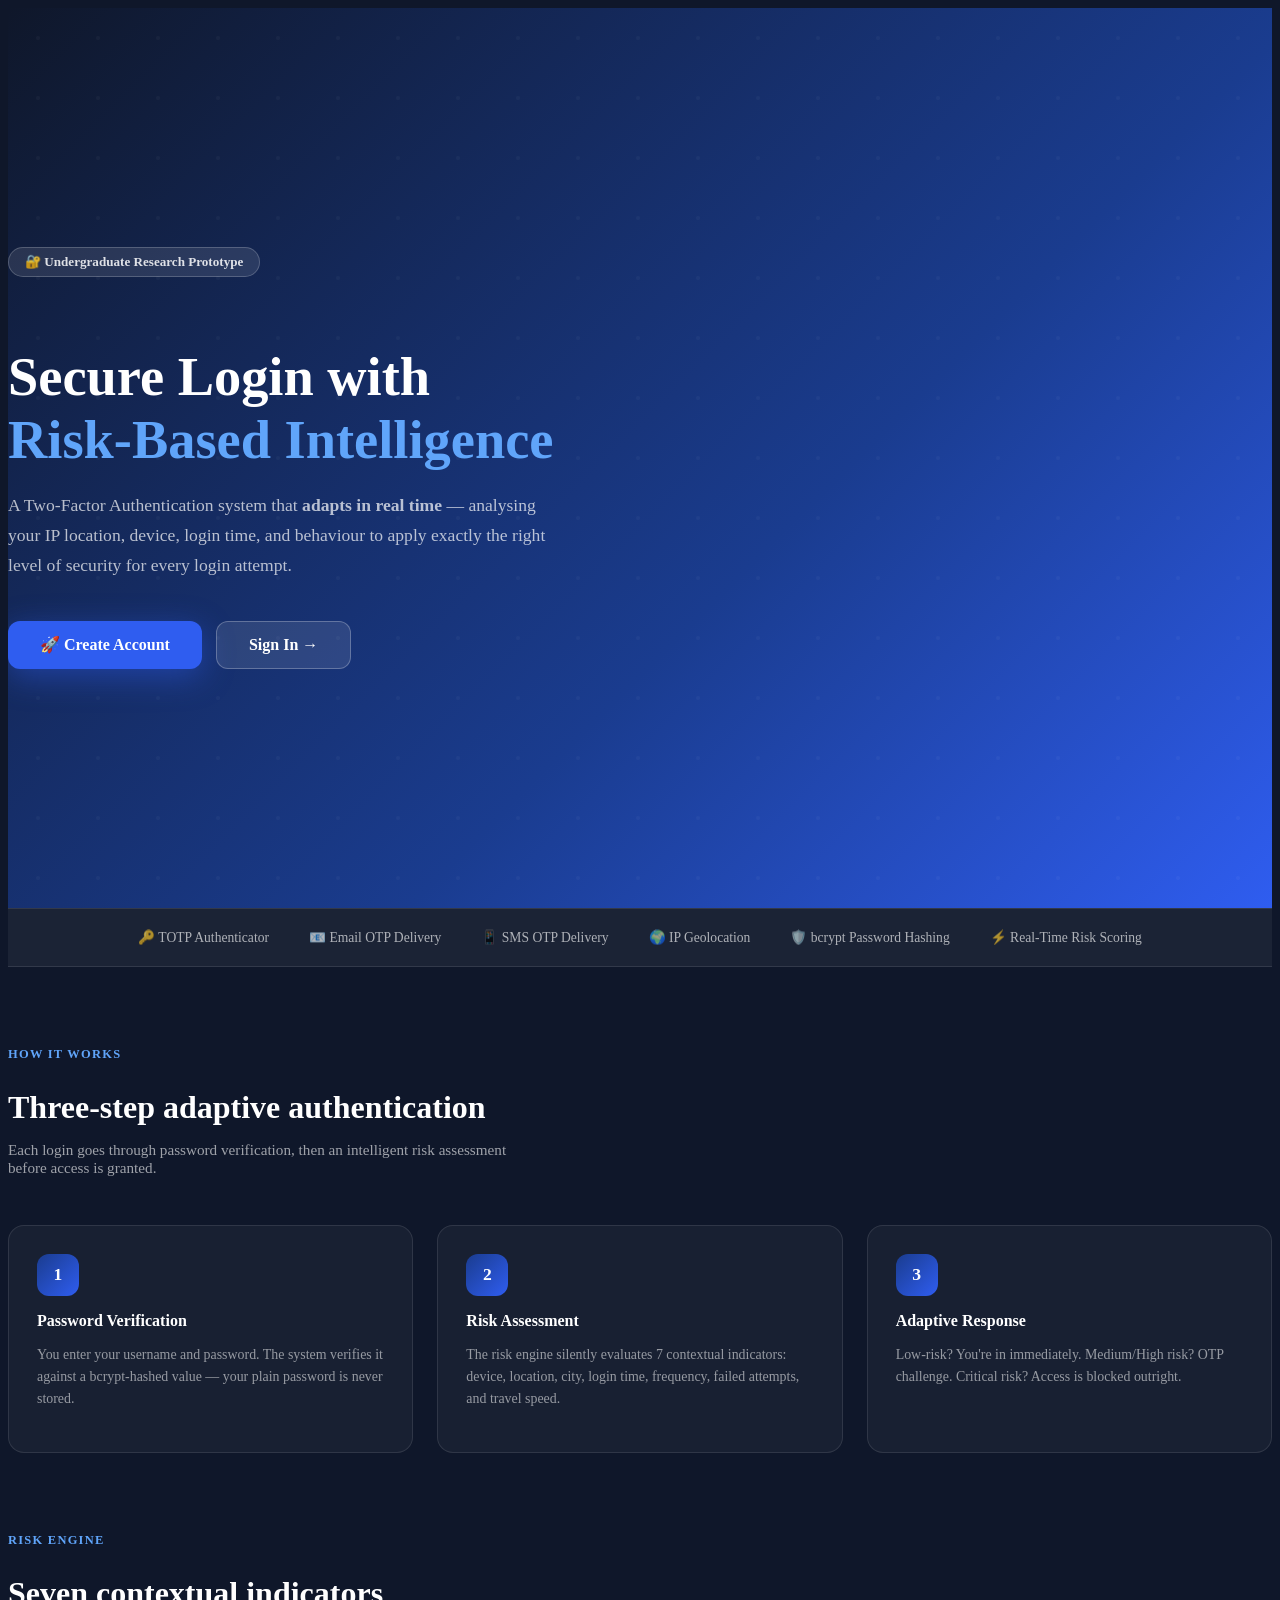
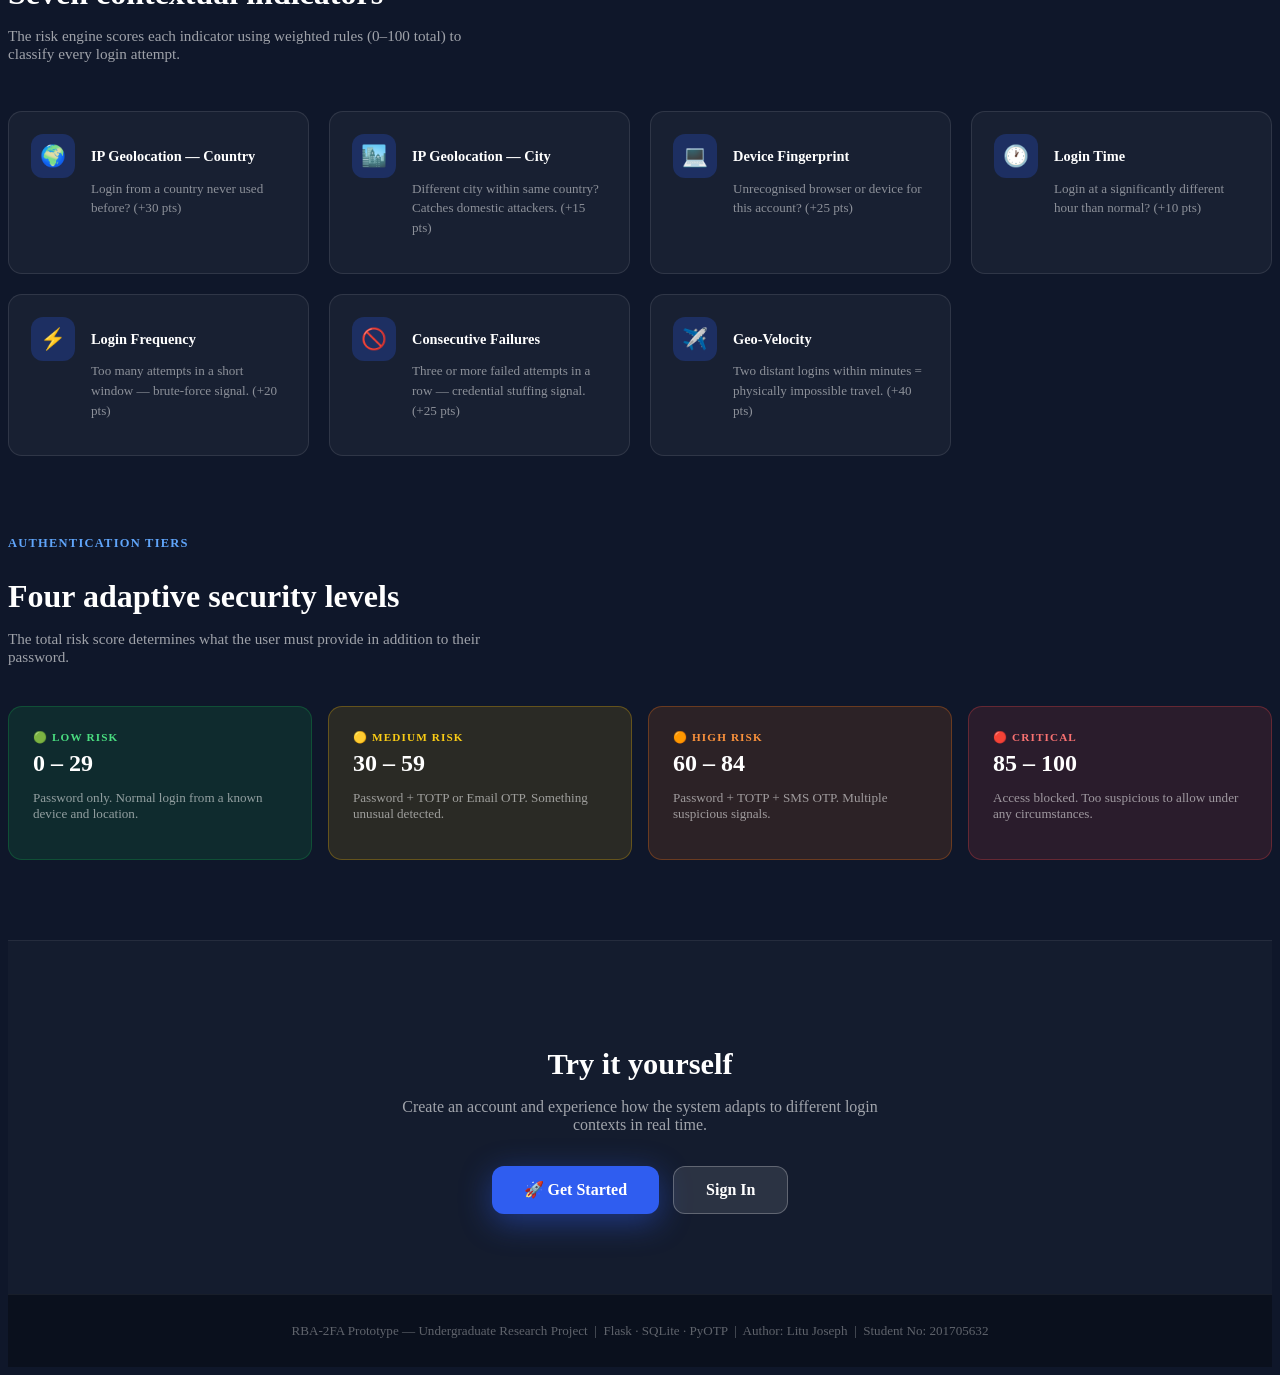
==== public/index.html @ 723ed88a "intial commit" ====
<!DOCTYPE html>
<html lang="en">
<head>
  <meta charset="UTF-8" />
  <meta name="viewport" content="width=device-width, initial-scale=1.0" />
  <title>RBA-2FA Security System</title>
  <link rel="stylesheet" href="/css/style.css" />
  <style>
    body { background: #0f172a; color: #fff; }
    .hero {
      min-height: 100vh;
      background: linear-gradient(135deg, #0f172a 0%, #1a3c8f 60%, #2f5df0 100%);
      display: flex; align-items: center; position: relative; overflow: hidden;
    }
    .hero::before {
      content: ''; position: absolute; inset: 0;
      background: url("data:image/svg+xml,%3Csvg width='60' height='60' viewBox='0 0 60 60' xmlns='http://www.w3.org/2000/svg'%3E%3Cg fill='none'%3E%3Cg fill='%23ffffff' fill-opacity='0.03'%3E%3Ccircle cx='30' cy='30' r='2'/%3E%3C/g%3E%3C/g%3E%3C/svg%3E") repeat;
    }
    .hero-content { position: relative; z-index: 1; padding: 80px 0; }
    .hero-eyebrow {
      display: inline-flex; align-items: center; gap: 8px;
      background: rgba(255,255,255,0.1); border: 1px solid rgba(255,255,255,0.2);
      border-radius: 20px; padding: 6px 16px; font-size: 0.82rem; font-weight: 600;
      color: rgba(255,255,255,0.85); margin-bottom: 24px;
    }
    .hero h1 { font-size: clamp(2rem,5vw,3.4rem); line-height: 1.15; font-weight: 900; margin-bottom: 20px; }
    .hero h1 span { color: #60a5fa; }
    .hero-sub { font-size: 1.1rem; color: rgba(255,255,255,0.7); max-width: 540px; margin-bottom: 40px; line-height: 1.7; }
    .hero-btns { display: flex; gap: 14px; flex-wrap: wrap; }
    .btn-hero-primary {
      background: #2f5df0; color: #fff; padding: 14px 32px; border-radius: 12px;
      font-weight: 700; font-size: 1rem; text-decoration: none;
      display: inline-flex; align-items: center; gap: 8px;
      box-shadow: 0 8px 32px rgba(47,93,240,0.45); transition: transform 0.2s;
    }
    .btn-hero-primary:hover { transform: translateY(-2px); }
    .btn-hero-outline {
      background: rgba(255,255,255,0.1); color: #fff;
      border: 1.5px solid rgba(255,255,255,0.25);
      padding: 14px 32px; border-radius: 12px; font-weight: 700; font-size: 1rem;
      text-decoration: none; transition: background 0.2s;
    }
    .btn-hero-outline:hover { background: rgba(255,255,255,0.18); }
    .trust-strip {
      background: rgba(255,255,255,0.05);
      border-top: 1px solid rgba(255,255,255,0.1);
      border-bottom: 1px solid rgba(255,255,255,0.1); padding: 20px 0;
    }
    .trust-inner { display: flex; align-items: center; justify-content: center; gap: 40px; flex-wrap: wrap; }
    .trust-item { display: flex; align-items: center; gap: 8px; font-size: 0.85rem; color: rgba(255,255,255,0.65); font-weight: 500; }
    .section { padding: 80px 0; }
    .section-label { font-size: 0.78rem; font-weight: 700; text-transform: uppercase; letter-spacing: 0.1em; color: #60a5fa; margin-bottom: 12px; }
    .section h2 { font-size: clamp(1.5rem,3vw,2rem); font-weight: 800; margin-bottom: 14px; }
    .section .sub { color: rgba(255,255,255,0.6); max-width: 500px; font-size: 0.95rem; }
    .steps { display: grid; grid-template-columns: repeat(auto-fit,minmax(200px,1fr)); gap: 24px; margin-top: 48px; }
    .step { background: rgba(255,255,255,0.04); border: 1px solid rgba(255,255,255,0.1); border-radius: 16px; padding: 28px; }
    .step:hover { background: rgba(255,255,255,0.07); }
    .step-num {
      width: 42px; height: 42px; border-radius: 12px;
      background: linear-gradient(135deg,#1a3c8f,#2f5df0);
      display: flex; align-items: center; justify-content: center;
      font-size: 1.1rem; font-weight: 800; margin-bottom: 16px;
    }
    .step h3 { font-size: 1rem; font-weight: 700; margin-bottom: 8px; }
    .step p  { font-size: 0.87rem; color: rgba(255,255,255,0.55); line-height: 1.6; }
    .indicators { display: grid; grid-template-columns: repeat(auto-fit,minmax(260px,1fr)); gap: 20px; margin-top: 48px; }
    .indicator {
      background: rgba(255,255,255,0.04); border: 1px solid rgba(255,255,255,0.1);
      border-radius: 14px; padding: 22px; display: flex; gap: 16px; align-items: flex-start;
    }
    .indicator-icon {
      width: 44px; height: 44px; border-radius: 12px;
      background: rgba(47,93,240,0.25); display: flex; align-items: center;
      justify-content: center; font-size: 1.3rem; flex-shrink: 0;
    }
    .indicator h3 { font-size: 0.9rem; font-weight: 700; margin-bottom: 4px; }
    .indicator p  { font-size: 0.82rem; color: rgba(255,255,255,0.5); line-height: 1.5; }
    .tier-grid { display: grid; grid-template-columns: repeat(auto-fit,minmax(200px,1fr)); gap: 16px; margin-top: 40px; }
    .tier-card { border-radius: 14px; padding: 24px; }
    .tier-low    { background: rgba(22,163,74,0.15);  border: 1px solid rgba(22,163,74,0.3); }
    .tier-medium { background: rgba(234,179,8,0.12);  border: 1px solid rgba(234,179,8,0.3); }
    .tier-high   { background: rgba(249,115,22,0.12); border: 1px solid rgba(249,115,22,0.3); }
    .tier-crit   { background: rgba(239,68,68,0.12);  border: 1px solid rgba(239,68,68,0.3); }
    .tier-card .tier-label { font-size: 0.7rem; font-weight: 800; text-transform: uppercase; letter-spacing: 0.1em; margin-bottom: 6px; }
    .tier-low .tier-label { color: #4ade80; } .tier-medium .tier-label { color: #facc15; }
    .tier-high .tier-label { color: #fb923c; } .tier-crit .tier-label { color: #f87171; }
    .tier-card .tier-score { font-size: 1.5rem; font-weight: 900; margin-bottom: 8px; }
    .tier-card p { font-size: 0.82rem; color: rgba(255,255,255,0.55); }
    .cta-section { padding: 80px 0; text-align: center; background: rgba(255,255,255,0.02); border-top: 1px solid rgba(255,255,255,0.07); }
    .cta-section h2 { font-size: 1.9rem; margin-bottom: 14px; }
    .cta-section p  { color: rgba(255,255,255,0.6); margin-bottom: 32px; max-width: 480px; margin-left: auto; margin-right: auto; }
    footer { background: rgba(0,0,0,0.3); border-top: 1px solid rgba(255,255,255,0.06); padding: 28px 0; text-align: center; color: rgba(255,255,255,0.35); font-size: 0.82rem; }
  </style>
</head>
<body>

<section class="hero">
  <div class="container hero-content">
    <div class="hero-eyebrow">🔐 Undergraduate Research Prototype</div>
    <h1>Secure Login with<br/><span>Risk-Based Intelligence</span></h1>
    <p class="hero-sub">A Two-Factor Authentication system that <strong>adapts in real time</strong> — analysing your IP location, device, login time, and behaviour to apply exactly the right level of security for every login attempt.</p>
    <div class="hero-btns">
      <a href="/register.html" class="btn-hero-primary">🚀 Create Account</a>
      <a href="/login.html"    class="btn-hero-outline">Sign In →</a>
    </div>
  </div>
</section>

<div class="trust-strip">
  <div class="container trust-inner">
    <div class="trust-item">🔑 TOTP Authenticator</div>
    <div class="trust-item">📧 Email OTP Delivery</div>
    <div class="trust-item">📱 SMS OTP Delivery</div>
    <div class="trust-item">🌍 IP Geolocation</div>
    <div class="trust-item">🛡️ bcrypt Password Hashing</div>
    <div class="trust-item">⚡ Real-Time Risk Scoring</div>
  </div>
</div>

<section class="section">
  <div class="container">
    <div class="section-label">How It Works</div>
    <h2>Three-step adaptive authentication</h2>
    <p class="sub">Each login goes through password verification, then an intelligent risk assessment before access is granted.</p>
    <div class="steps">
      <div class="step"><div class="step-num">1</div><h3>Password Verification</h3><p>You enter your username and password. The system verifies it against a bcrypt-hashed value — your plain password is never stored.</p></div>
      <div class="step"><div class="step-num">2</div><h3>Risk Assessment</h3><p>The risk engine silently evaluates 7 contextual indicators: device, location, city, login time, frequency, failed attempts, and travel speed.</p></div>
      <div class="step"><div class="step-num">3</div><h3>Adaptive Response</h3><p>Low-risk? You're in immediately. Medium/High risk? OTP challenge. Critical risk? Access is blocked outright.</p></div>
    </div>
  </div>
</section>

<section class="section" style="padding-top:0;">
  <div class="container">
    <div class="section-label">Risk Engine</div>
    <h2>Seven contextual indicators</h2>
    <p class="sub">The risk engine scores each indicator using weighted rules (0–100 total) to classify every login attempt.</p>
    <div class="indicators">
      <div class="indicator"><div class="indicator-icon">🌍</div><div><h3>IP Geolocation — Country</h3><p>Login from a country never used before? (+30 pts)</p></div></div>
      <div class="indicator"><div class="indicator-icon">🏙️</div><div><h3>IP Geolocation — City</h3><p>Different city within same country? Catches domestic attackers. (+15 pts)</p></div></div>
      <div class="indicator"><div class="indicator-icon">💻</div><div><h3>Device Fingerprint</h3><p>Unrecognised browser or device for this account? (+25 pts)</p></div></div>
      <div class="indicator"><div class="indicator-icon">🕐</div><div><h3>Login Time</h3><p>Login at a significantly different hour than normal? (+10 pts)</p></div></div>
      <div class="indicator"><div class="indicator-icon">⚡</div><div><h3>Login Frequency</h3><p>Too many attempts in a short window — brute-force signal. (+20 pts)</p></div></div>
      <div class="indicator"><div class="indicator-icon">🚫</div><div><h3>Consecutive Failures</h3><p>Three or more failed attempts in a row — credential stuffing signal. (+25 pts)</p></div></div>
      <div class="indicator"><div class="indicator-icon">✈️</div><div><h3>Geo-Velocity</h3><p>Two distant logins within minutes = physically impossible travel. (+40 pts)</p></div></div>
    </div>
  </div>
</section>

<section class="section" style="padding-top:0;">
  <div class="container">
    <div class="section-label">Authentication Tiers</div>
    <h2>Four adaptive security levels</h2>
    <p class="sub">The total risk score determines what the user must provide in addition to their password.</p>
    <div class="tier-grid">
      <div class="tier-card tier-low"><div class="tier-label">🟢 Low Risk</div><div class="tier-score">0 – 29</div><p>Password only. Normal login from a known device and location.</p></div>
      <div class="tier-card tier-medium"><div class="tier-label">🟡 Medium Risk</div><div class="tier-score">30 – 59</div><p>Password + TOTP or Email OTP. Something unusual detected.</p></div>
      <div class="tier-card tier-high"><div class="tier-label">🟠 High Risk</div><div class="tier-score">60 – 84</div><p>Password + TOTP + SMS OTP. Multiple suspicious signals.</p></div>
      <div class="tier-card tier-crit"><div class="tier-label">🔴 Critical</div><div class="tier-score">85 – 100</div><p>Access blocked. Too suspicious to allow under any circumstances.</p></div>
    </div>
  </div>
</section>

<section class="cta-section">
  <div class="container">
    <h2>Try it yourself</h2>
    <p>Create an account and experience how the system adapts to different login contexts in real time.</p>
    <div class="hero-btns" style="justify-content:center;">
      <a href="/register.html" class="btn-hero-primary">🚀 Get Started</a>
      <a href="/login.html"    class="btn-hero-outline">Sign In</a>
    </div>
  </div>
</section>

<footer>
  <div class="container">
    RBA-2FA Prototype — Undergraduate Research Project &nbsp;|&nbsp;
    Flask · SQLite · PyOTP &nbsp;|&nbsp;
    Author: Litu Joseph &nbsp;|&nbsp; Student No: 201705632
  </div>
</footer>
</body>
</html>
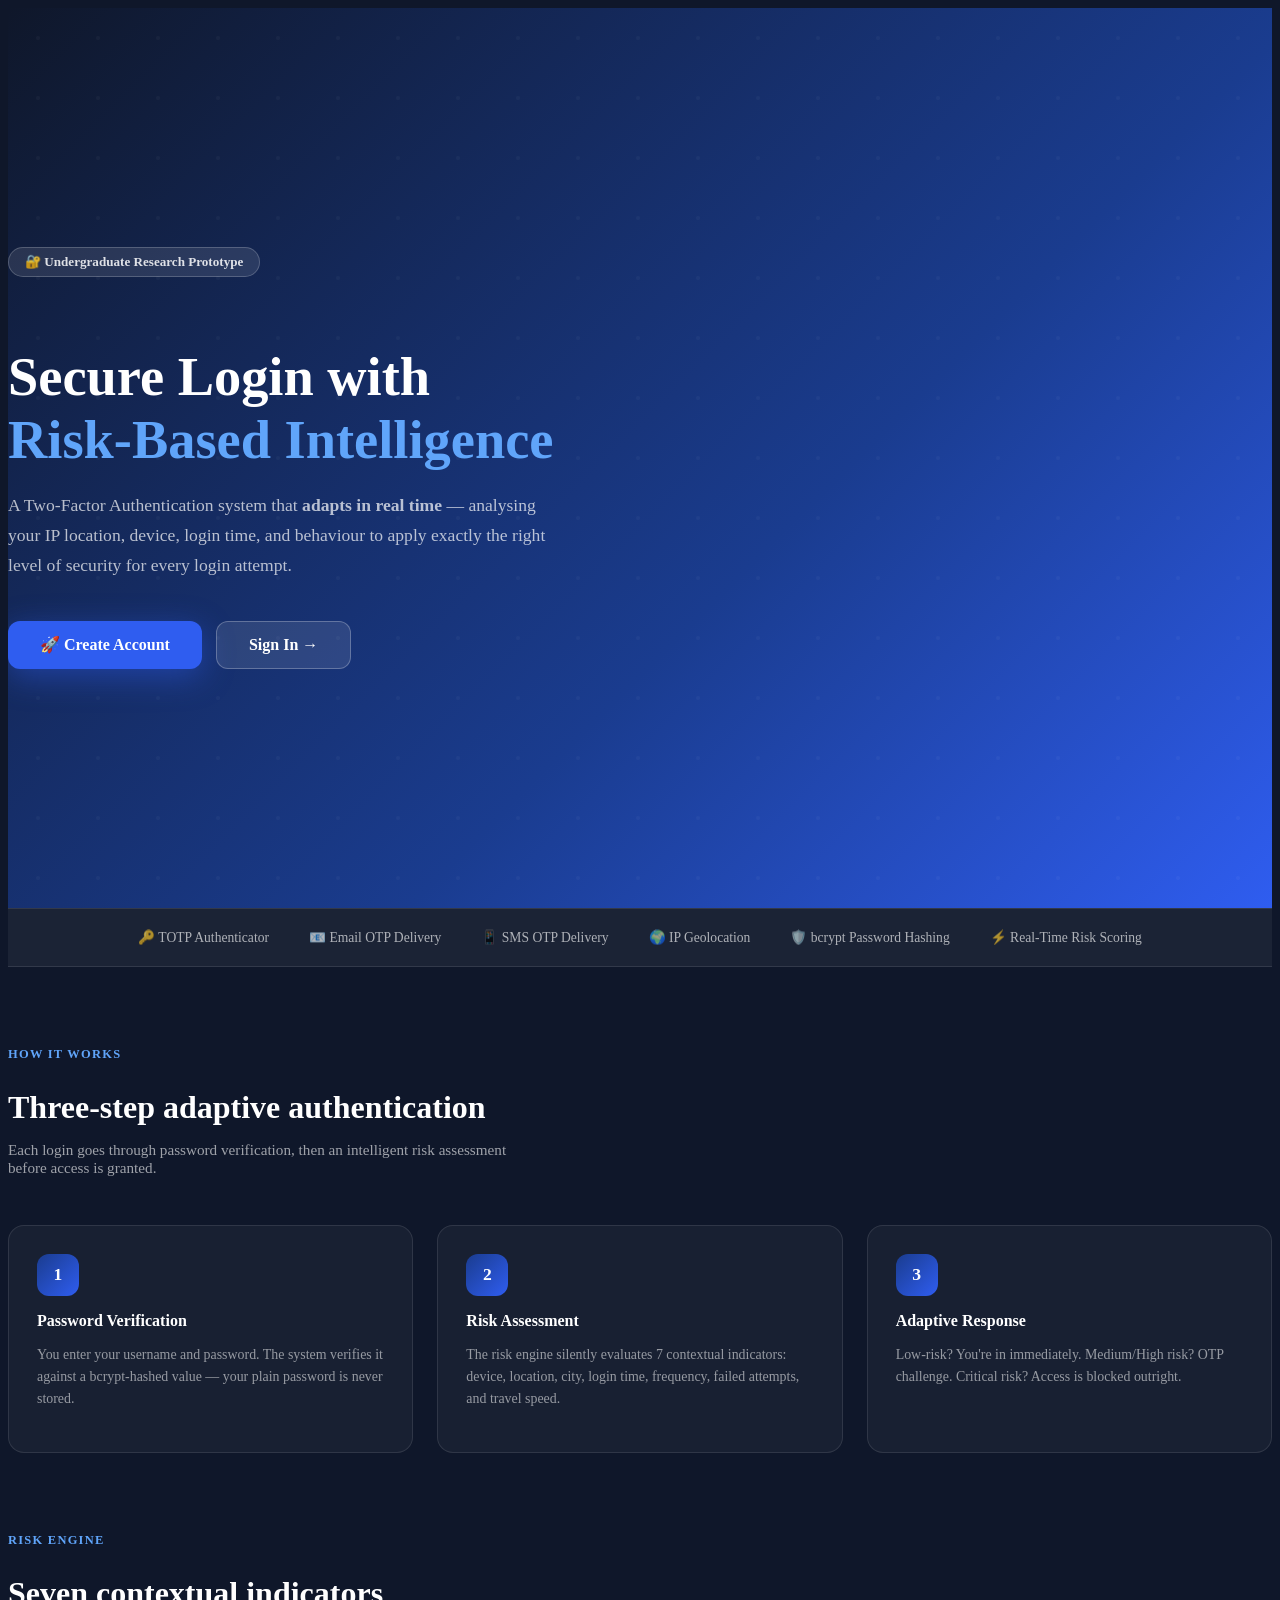
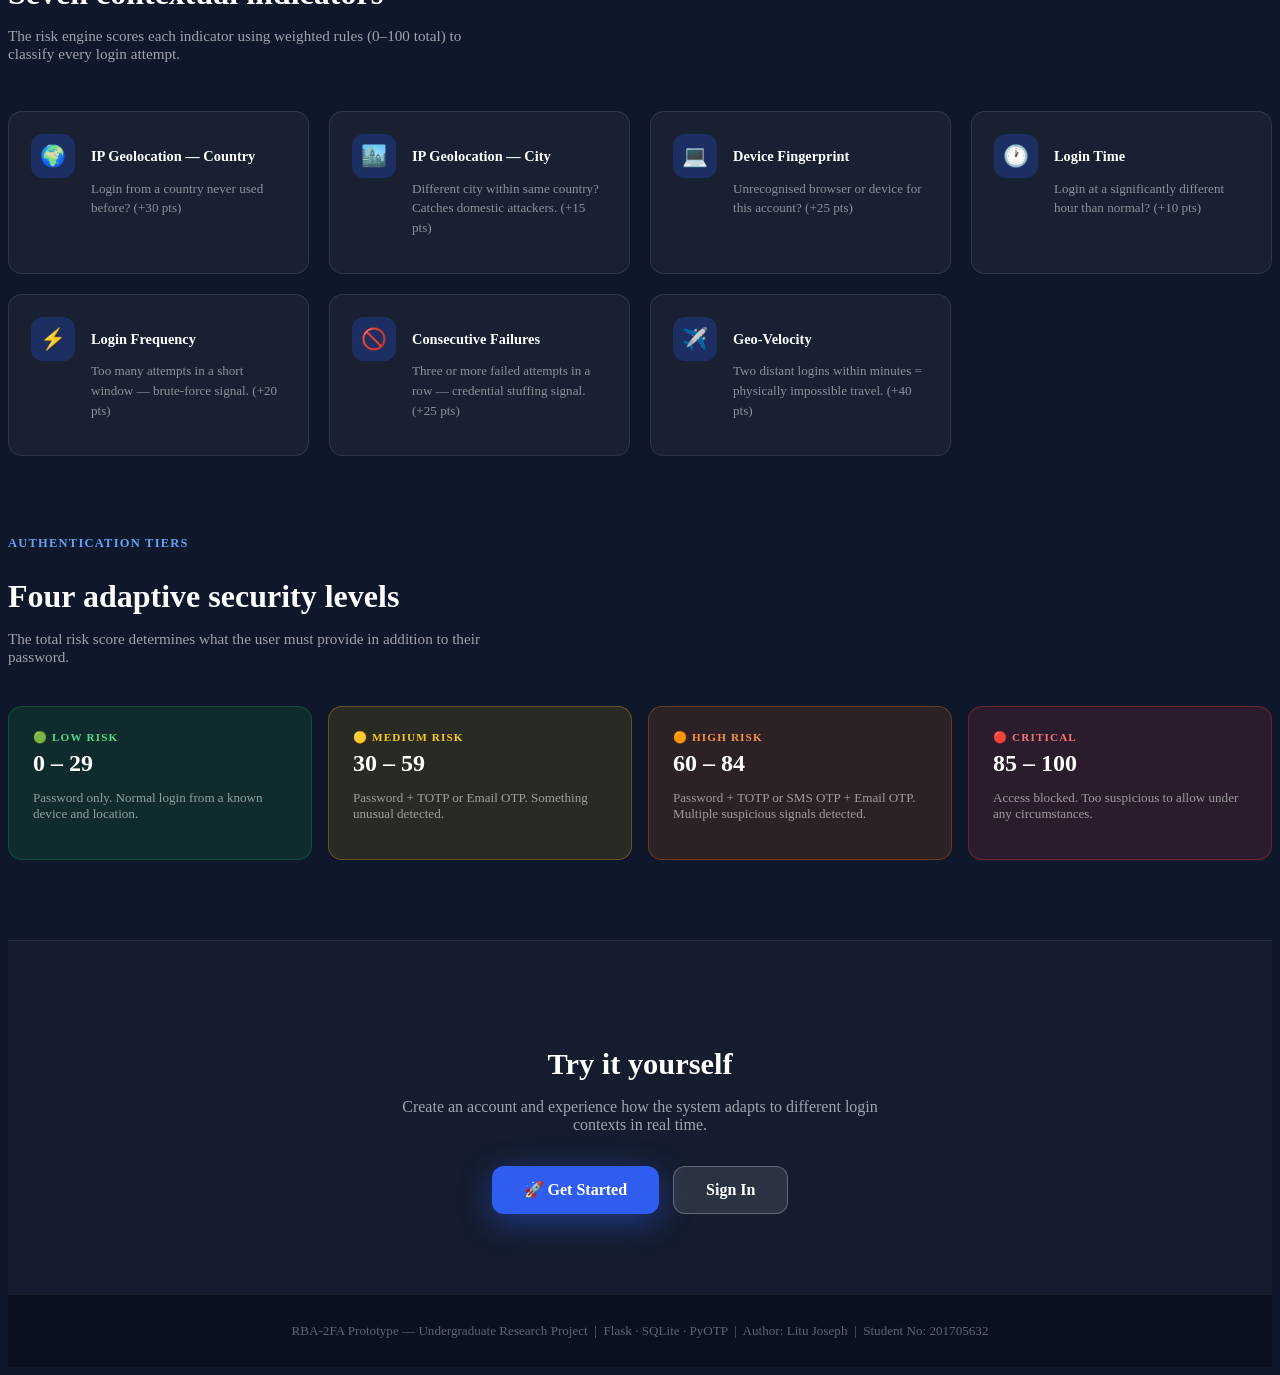
==== commit a1bf9d52: "Fix SUS responses visible on page load with comments" ====
--- a/public/index.html
+++ b/public/index.html
@@ -155,7 +155,7 @@
     <div class="tier-grid">
       <div class="tier-card tier-low"><div class="tier-label">🟢 Low Risk</div><div class="tier-score">0 – 29</div><p>Password only. Normal login from a known device and location.</p></div>
       <div class="tier-card tier-medium"><div class="tier-label">🟡 Medium Risk</div><div class="tier-score">30 – 59</div><p>Password + TOTP or Email OTP. Something unusual detected.</p></div>
-      <div class="tier-card tier-high"><div class="tier-label">🟠 High Risk</div><div class="tier-score">60 – 84</div><p>Password + TOTP + SMS OTP. Multiple suspicious signals.</p></div>
+      <div class="tier-card tier-high"><div class="tier-label">🟠 High Risk</div><div class="tier-score">60 – 84</div><p>Password + TOTP or SMS OTP + Email OTP. Multiple suspicious signals detected.</p></div>
       <div class="tier-card tier-crit"><div class="tier-label">🔴 Critical</div><div class="tier-score">85 – 100</div><p>Access blocked. Too suspicious to allow under any circumstances.</p></div>
     </div>
   </div>
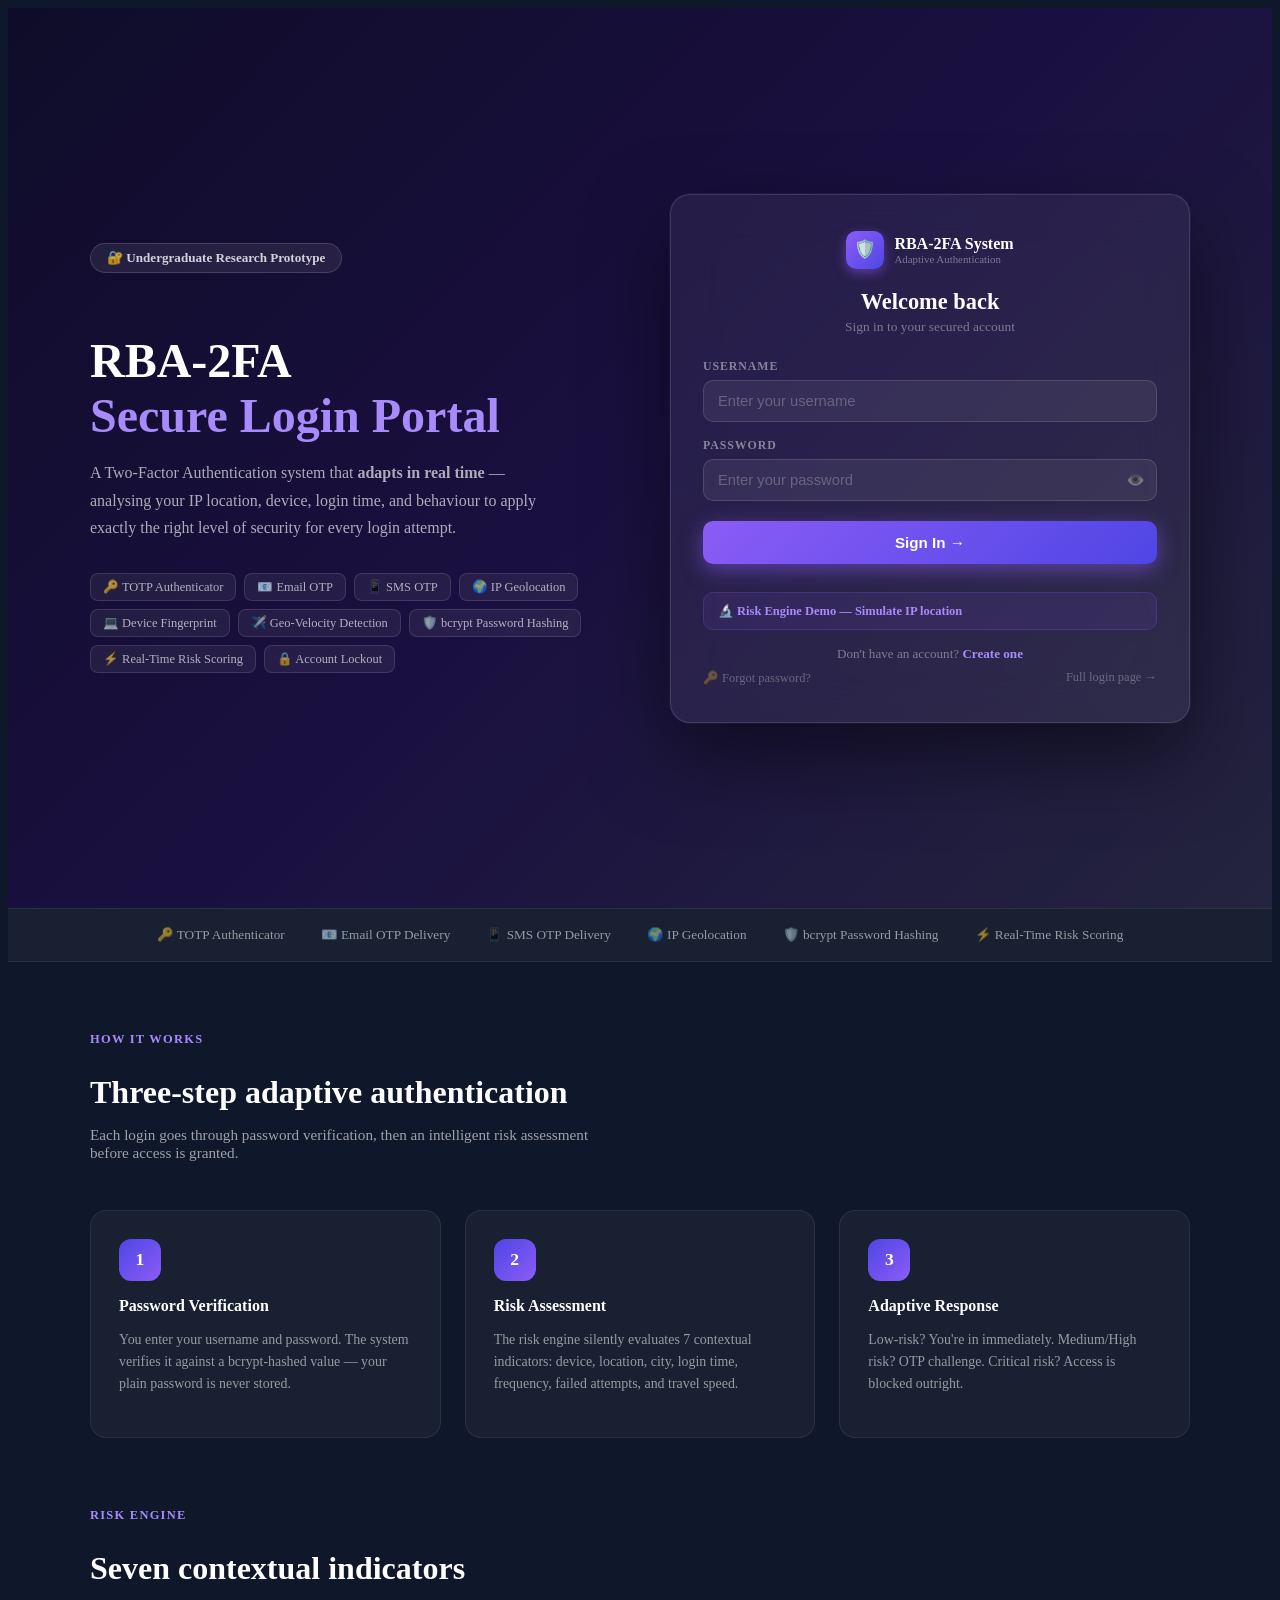
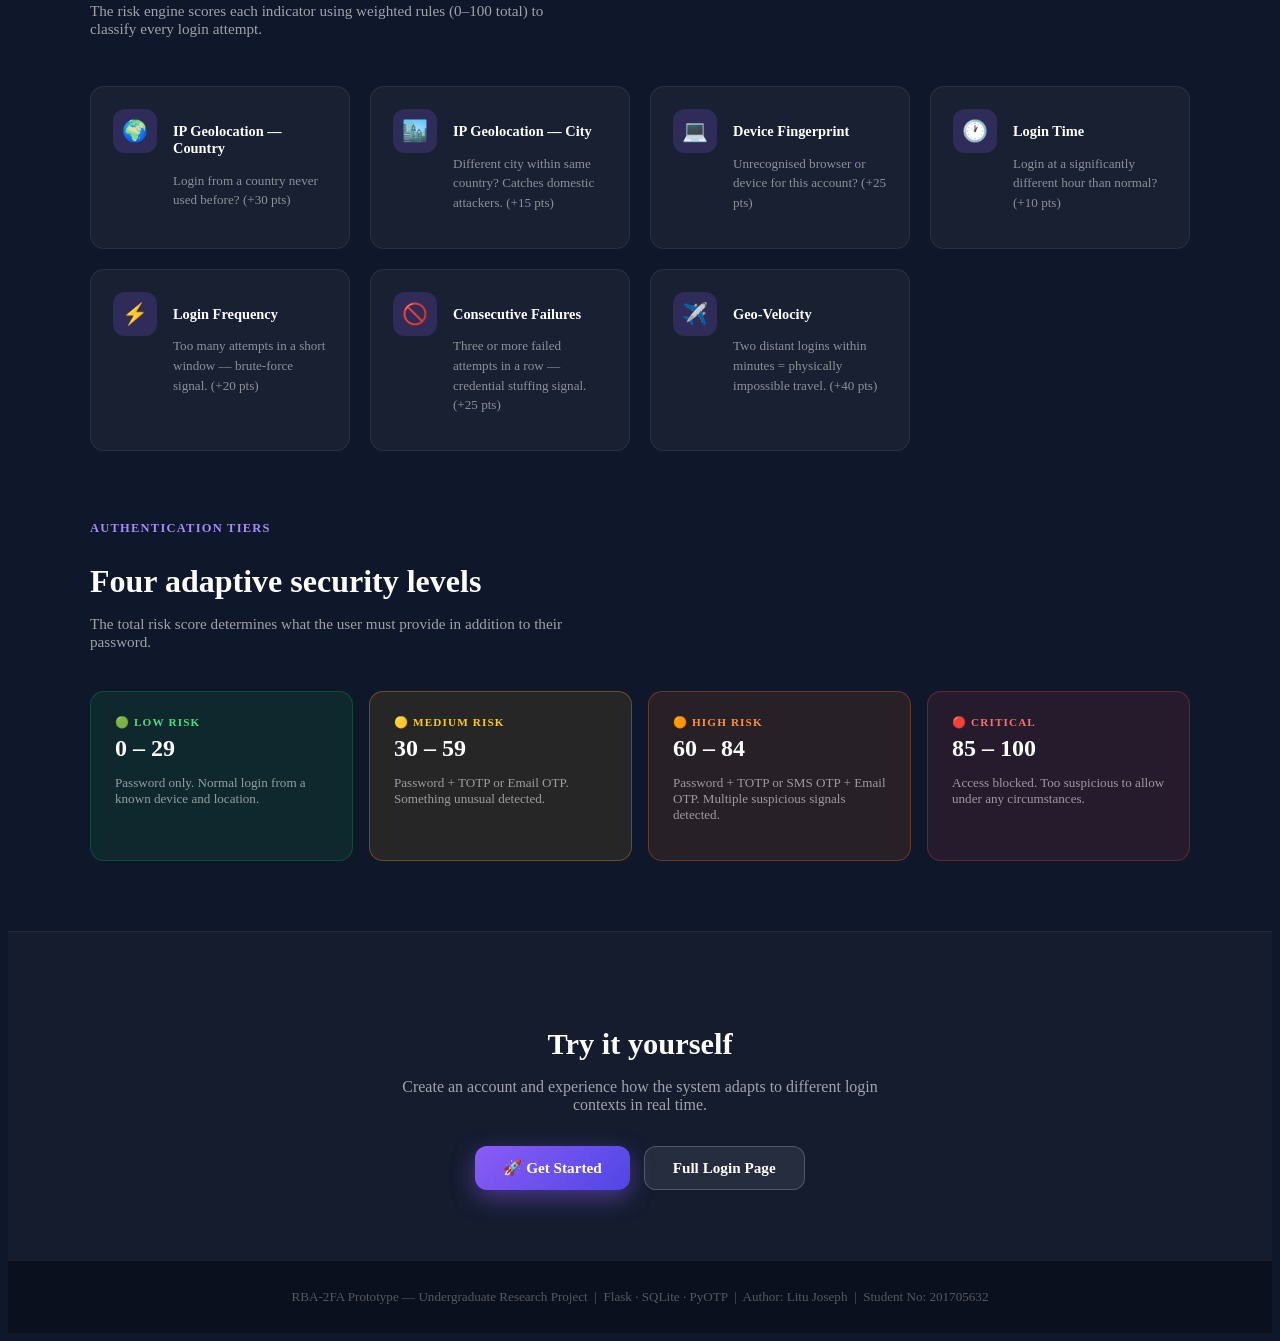
==== commit e9cb112a: "Fix session context route, dashboard fetch URL, timestamp timezone" ====
--- a/public/index.html
+++ b/public/index.html
@@ -3,105 +3,292 @@
 <head>
   <meta charset="UTF-8" />
   <meta name="viewport" content="width=device-width, initial-scale=1.0" />
-  <title>RBA-2FA Security System</title>
-  <link rel="stylesheet" href="/css/style.css" />
+  <title>RBA-2FA Secure Login Portal</title>
   <style>
     body { background: #0f172a; color: #fff; }
+
+    /* ===== HERO ===== */
     .hero {
       min-height: 100vh;
-      background: linear-gradient(135deg, #0f172a 0%, #1a3c8f 60%, #2f5df0 100%);
+      background: linear-gradient(135deg, #0f0c29 0%, #1a1040 50%, #24243e 100%);
       display: flex; align-items: center; position: relative; overflow: hidden;
     }
     .hero::before {
       content: ''; position: absolute; inset: 0;
-      background: url("data:image/svg+xml,%3Csvg width='60' height='60' viewBox='0 0 60 60' xmlns='http://www.w3.org/2000/svg'%3E%3Cg fill='none'%3E%3Cg fill='%23ffffff' fill-opacity='0.03'%3E%3Ccircle cx='30' cy='30' r='2'/%3E%3C/g%3E%3C/g%3E%3C/svg%3E") repeat;
-    }
-    .hero-content { position: relative; z-index: 1; padding: 80px 0; }
+      background-image:
+        radial-gradient(circle at 20% 20%, rgba(139,92,246,0.15) 0%, transparent 50%),
+        radial-gradient(circle at 80% 80%, rgba(79,70,229,0.12) 0%, transparent 50%),
+        url("data:image/svg+xml,%3Csvg width='60' height='60' viewBox='0 0 60 60' xmlns='http://www.w3.org/2000/svg'%3E%3Cg fill='none'%3E%3Cg fill='%23ffffff' fill-opacity='0.02'%3E%3Ccircle cx='30' cy='30' r='2'/%3E%3C/g%3E%3C/g%3E%3C/svg%3E") repeat;
+    }
+    .hero-content { position: relative; z-index: 1; padding: 60px 0; width: 100%; }
+    .container { max-width: 1100px; margin: 0 auto; padding: 0 24px; }
+
+    .hero-grid {
+      display: grid; grid-template-columns: 1fr 1fr;
+      gap: 60px; align-items: center;
+    }
+    @media (max-width: 860px) { .hero-grid { grid-template-columns: 1fr; gap: 40px; } }
+
     .hero-eyebrow {
       display: inline-flex; align-items: center; gap: 8px;
-      background: rgba(255,255,255,0.1); border: 1px solid rgba(255,255,255,0.2);
+      background: rgba(255,255,255,0.08); border: 1px solid rgba(255,255,255,0.15);
       border-radius: 20px; padding: 6px 16px; font-size: 0.82rem; font-weight: 600;
-      color: rgba(255,255,255,0.85); margin-bottom: 24px;
-    }
-    .hero h1 { font-size: clamp(2rem,5vw,3.4rem); line-height: 1.15; font-weight: 900; margin-bottom: 20px; }
-    .hero h1 span { color: #60a5fa; }
-    .hero-sub { font-size: 1.1rem; color: rgba(255,255,255,0.7); max-width: 540px; margin-bottom: 40px; line-height: 1.7; }
+      color: rgba(255,255,255,0.8); margin-bottom: 20px;
+    }
+    .hero h1 { font-size: clamp(1.8rem,4vw,3rem); line-height: 1.15; font-weight: 900; margin-bottom: 16px; }
+    .hero h1 span { color: #a78bfa; }
+    .hero-sub { font-size: 1rem; color: rgba(255,255,255,0.65); max-width: 480px; margin-bottom: 32px; line-height: 1.7; }
     .hero-btns { display: flex; gap: 14px; flex-wrap: wrap; }
     .btn-hero-primary {
-      background: #2f5df0; color: #fff; padding: 14px 32px; border-radius: 12px;
-      font-weight: 700; font-size: 1rem; text-decoration: none;
+      background: linear-gradient(135deg,#8b5cf6,#4f46e5); color: #fff; padding: 12px 28px;
+      border-radius: 12px; font-weight: 700; font-size: 0.95rem; text-decoration: none;
       display: inline-flex; align-items: center; gap: 8px;
-      box-shadow: 0 8px 32px rgba(47,93,240,0.45); transition: transform 0.2s;
+      box-shadow: 0 8px 24px rgba(139,92,246,0.45); transition: transform 0.2s;
     }
     .btn-hero-primary:hover { transform: translateY(-2px); }
     .btn-hero-outline {
-      background: rgba(255,255,255,0.1); color: #fff;
-      border: 1.5px solid rgba(255,255,255,0.25);
-      padding: 14px 32px; border-radius: 12px; font-weight: 700; font-size: 1rem;
+      background: rgba(255,255,255,0.08); color: #fff;
+      border: 1.5px solid rgba(255,255,255,0.2);
+      padding: 12px 28px; border-radius: 12px; font-weight: 700; font-size: 0.95rem;
       text-decoration: none; transition: background 0.2s;
     }
-    .btn-hero-outline:hover { background: rgba(255,255,255,0.18); }
-    .trust-strip {
-      background: rgba(255,255,255,0.05);
-      border-top: 1px solid rgba(255,255,255,0.1);
-      border-bottom: 1px solid rgba(255,255,255,0.1); padding: 20px 0;
-    }
-    .trust-inner { display: flex; align-items: center; justify-content: center; gap: 40px; flex-wrap: wrap; }
-    .trust-item { display: flex; align-items: center; gap: 8px; font-size: 0.85rem; color: rgba(255,255,255,0.65); font-weight: 500; }
-    .section { padding: 80px 0; }
-    .section-label { font-size: 0.78rem; font-weight: 700; text-transform: uppercase; letter-spacing: 0.1em; color: #60a5fa; margin-bottom: 12px; }
+    .btn-hero-outline:hover { background: rgba(255,255,255,0.15); }
+
+    .security-chips { display: flex; flex-wrap: wrap; gap: 8px; margin-top: 24px; }
+    .security-chip {
+      background: rgba(255,255,255,0.06); border: 1px solid rgba(255,255,255,0.12);
+      border-radius: 8px; padding: 5px 12px; font-size: 0.78rem;
+      color: rgba(255,255,255,0.65); font-weight: 500;
+    }
+
+    /* ===== LOGIN CARD (dark glass) ===== */
+    .hero-login-card {
+      background: rgba(255,255,255,0.06);
+      backdrop-filter: blur(24px);
+      border: 1px solid rgba(255,255,255,0.12);
+      border-radius: 20px; padding: 36px 32px;
+      box-shadow: 0 32px 80px rgba(0,0,0,0.5), 0 0 0 1px rgba(139,92,246,0.12);
+    }
+    .login-brand { display: flex; align-items: center; gap: 10px; margin-bottom: 20px; justify-content: center; }
+    .login-brand-icon {
+      width: 38px; height: 38px;
+      background: linear-gradient(135deg, #8b5cf6, #4f46e5);
+      border-radius: 10px; display: flex; align-items: center;
+      justify-content: center; font-size: 1.1rem;
+      box-shadow: 0 4px 12px rgba(139,92,246,0.5);
+    }
+    .login-brand-name { font-size: 1rem; font-weight: 800; color: #fff; }
+    .login-brand-sub  { font-size: 0.68rem; color: rgba(255,255,255,0.4); }
+    .login-card-title { font-size: 1.4rem; font-weight: 800; color: #fff; text-align: center; margin-bottom: 4px; }
+    .login-card-sub   { font-size: 0.84rem; color: rgba(255,255,255,0.4); text-align: center; margin-bottom: 24px; }
+
+    .field-label {
+      display: block; font-size: 0.74rem; font-weight: 700;
+      color: rgba(255,255,255,0.45); text-transform: uppercase;
+      letter-spacing: 0.08em; margin-bottom: 6px;
+    }
+    .input-wrap { position: relative; margin-bottom: 16px; }
+    .input-wrap input {
+  width: 100%; padding: 12px 14px;
+  box-sizing: border-box;
+  border: 1.5px solid rgba(255,255,255,0.12); border-radius: 10px;
+  font-size: 0.92rem; color: #fff;
+  background: rgba(255,255,255,0.07);
+  transition: border-color 0.2s, box-shadow 0.2s; outline: none;
+}
+    .input-wrap input:focus {
+      border-color: #8b5cf6;
+      background: rgba(139,92,246,0.1);
+      box-shadow: 0 0 0 3px rgba(139,92,246,0.2);
+    }
+    .input-wrap input::placeholder { color: rgba(255,255,255,0.25); }
+    .eye-btn {
+      position: absolute; right: 12px; top: 50%; transform: translateY(-50%);
+      background: none; border: none; cursor: pointer; font-size: 0.95rem;
+      color: rgba(255,255,255,0.35); padding: 0;
+    }
+    .eye-btn:hover { color: #a78bfa; }
+
+    .signin-btn {
+      width: 100%; padding: 13px;
+      background: linear-gradient(135deg, #8b5cf6, #4f46e5);
+      color: #fff; border: none; border-radius: 10px;
+      font-size: 0.95rem; font-weight: 700; cursor: pointer;
+      transition: opacity 0.2s, transform 0.1s, box-shadow 0.2s;
+      margin-top: 4px; margin-bottom: 16px;
+      box-shadow: 0 6px 20px rgba(139,92,246,0.5);
+    }
+    .signin-btn:hover   { opacity: 0.92; transform: translateY(-2px); box-shadow: 0 10px 28px rgba(139,92,246,0.6); }
+    .signin-btn:disabled { opacity: 0.6; cursor: not-allowed; }
+
+    .card-links { text-align: center; font-size: 0.82rem; color: rgba(255,255,255,0.4); }
+    .card-links a { color: #a78bfa; font-weight: 700; text-decoration: none; }
+    .card-links a:hover { color: #c4b5fd; text-decoration: underline; }
+    .card-link-row { display: flex; justify-content: space-between; font-size: 0.78rem; margin-top: 8px; }
+    .card-link-row a { color: rgba(255,255,255,0.3); text-decoration: none; }
+    .card-link-row a:hover { color: #a78bfa; }
+
+    #homeMsg { margin-top: 4px; }
+    .alert-error {
+      background: rgba(239,68,68,0.12); color: #fca5a5;
+      border: 1.5px solid rgba(239,68,68,0.3); border-radius: 8px;
+      padding: 10px 14px; font-size: 0.83rem; font-weight: 600; margin-top: 10px;
+    }
+    .spinner {
+      display: inline-block; width: 14px; height: 14px;
+      border: 2px solid rgba(255,255,255,0.3); border-top-color: #fff;
+      border-radius: 50%; animation: spin 0.7s linear infinite;
+      vertical-align: middle; margin-right: 6px;
+    }
+    @keyframes spin { to { transform: rotate(360deg); } }
+
+    /* ===== REST OF PAGE ===== */
+    .trust-strip { background: rgba(255,255,255,0.04); border-top: 1px solid rgba(255,255,255,0.08); border-bottom: 1px solid rgba(255,255,255,0.08); padding: 18px 0; }
+    .trust-inner { display: flex; align-items: center; justify-content: center; gap: 36px; flex-wrap: wrap; }
+    .trust-item { display: flex; align-items: center; gap: 8px; font-size: 0.83rem; color: rgba(255,255,255,0.55); font-weight: 500; }
+    .section { padding: 70px 0; }
+    .section-label { font-size: 0.78rem; font-weight: 700; text-transform: uppercase; letter-spacing: 0.1em; color: #a78bfa; margin-bottom: 12px; }
     .section h2 { font-size: clamp(1.5rem,3vw,2rem); font-weight: 800; margin-bottom: 14px; }
     .section .sub { color: rgba(255,255,255,0.6); max-width: 500px; font-size: 0.95rem; }
     .steps { display: grid; grid-template-columns: repeat(auto-fit,minmax(200px,1fr)); gap: 24px; margin-top: 48px; }
-    .step { background: rgba(255,255,255,0.04); border: 1px solid rgba(255,255,255,0.1); border-radius: 16px; padding: 28px; }
+    .step { background: rgba(255,255,255,0.04); border: 1px solid rgba(255,255,255,0.08); border-radius: 16px; padding: 28px; }
     .step:hover { background: rgba(255,255,255,0.07); }
-    .step-num {
-      width: 42px; height: 42px; border-radius: 12px;
-      background: linear-gradient(135deg,#1a3c8f,#2f5df0);
-      display: flex; align-items: center; justify-content: center;
-      font-size: 1.1rem; font-weight: 800; margin-bottom: 16px;
-    }
+    .step-num { width: 42px; height: 42px; border-radius: 12px; background: linear-gradient(135deg,#4f46e5,#8b5cf6); display: flex; align-items: center; justify-content: center; font-size: 1.1rem; font-weight: 800; margin-bottom: 16px; }
     .step h3 { font-size: 1rem; font-weight: 700; margin-bottom: 8px; }
     .step p  { font-size: 0.87rem; color: rgba(255,255,255,0.55); line-height: 1.6; }
     .indicators { display: grid; grid-template-columns: repeat(auto-fit,minmax(260px,1fr)); gap: 20px; margin-top: 48px; }
-    .indicator {
-      background: rgba(255,255,255,0.04); border: 1px solid rgba(255,255,255,0.1);
-      border-radius: 14px; padding: 22px; display: flex; gap: 16px; align-items: flex-start;
-    }
-    .indicator-icon {
-      width: 44px; height: 44px; border-radius: 12px;
-      background: rgba(47,93,240,0.25); display: flex; align-items: center;
-      justify-content: center; font-size: 1.3rem; flex-shrink: 0;
-    }
+    .indicator { background: rgba(255,255,255,0.04); border: 1px solid rgba(255,255,255,0.08); border-radius: 14px; padding: 22px; display: flex; gap: 16px; align-items: flex-start; }
+    .indicator-icon { width: 44px; height: 44px; border-radius: 12px; background: rgba(139,92,246,0.2); display: flex; align-items: center; justify-content: center; font-size: 1.3rem; flex-shrink: 0; }
     .indicator h3 { font-size: 0.9rem; font-weight: 700; margin-bottom: 4px; }
     .indicator p  { font-size: 0.82rem; color: rgba(255,255,255,0.5); line-height: 1.5; }
     .tier-grid { display: grid; grid-template-columns: repeat(auto-fit,minmax(200px,1fr)); gap: 16px; margin-top: 40px; }
     .tier-card { border-radius: 14px; padding: 24px; }
-    .tier-low    { background: rgba(22,163,74,0.15);  border: 1px solid rgba(22,163,74,0.3); }
-    .tier-medium { background: rgba(234,179,8,0.12);  border: 1px solid rgba(234,179,8,0.3); }
-    .tier-high   { background: rgba(249,115,22,0.12); border: 1px solid rgba(249,115,22,0.3); }
-    .tier-crit   { background: rgba(239,68,68,0.12);  border: 1px solid rgba(239,68,68,0.3); }
+    .tier-low    { background: rgba(22,163,74,0.12);  border: 1px solid rgba(22,163,74,0.3); }
+    .tier-medium { background: rgba(234,179,8,0.1);   border: 1px solid rgba(234,179,8,0.3); }
+    .tier-high   { background: rgba(249,115,22,0.1);  border: 1px solid rgba(249,115,22,0.3); }
+    .tier-crit   { background: rgba(239,68,68,0.1);   border: 1px solid rgba(239,68,68,0.3); }
     .tier-card .tier-label { font-size: 0.7rem; font-weight: 800; text-transform: uppercase; letter-spacing: 0.1em; margin-bottom: 6px; }
     .tier-low .tier-label { color: #4ade80; } .tier-medium .tier-label { color: #facc15; }
     .tier-high .tier-label { color: #fb923c; } .tier-crit .tier-label { color: #f87171; }
     .tier-card .tier-score { font-size: 1.5rem; font-weight: 900; margin-bottom: 8px; }
     .tier-card p { font-size: 0.82rem; color: rgba(255,255,255,0.55); }
-    .cta-section { padding: 80px 0; text-align: center; background: rgba(255,255,255,0.02); border-top: 1px solid rgba(255,255,255,0.07); }
+    .cta-section { padding: 70px 0; text-align: center; background: rgba(255,255,255,0.02); border-top: 1px solid rgba(255,255,255,0.06); }
     .cta-section h2 { font-size: 1.9rem; margin-bottom: 14px; }
     .cta-section p  { color: rgba(255,255,255,0.6); margin-bottom: 32px; max-width: 480px; margin-left: auto; margin-right: auto; }
-    footer { background: rgba(0,0,0,0.3); border-top: 1px solid rgba(255,255,255,0.06); padding: 28px 0; text-align: center; color: rgba(255,255,255,0.35); font-size: 0.82rem; }
+    footer { background: rgba(0,0,0,0.3); border-top: 1px solid rgba(255,255,255,0.06); padding: 28px 0; text-align: center; color: rgba(255,255,255,0.3); font-size: 0.82rem; }
   </style>
 </head>
 <body>
 
 <section class="hero">
   <div class="container hero-content">
-    <div class="hero-eyebrow">🔐 Undergraduate Research Prototype</div>
-    <h1>Secure Login with<br/><span>Risk-Based Intelligence</span></h1>
-    <p class="hero-sub">A Two-Factor Authentication system that <strong>adapts in real time</strong> — analysing your IP location, device, login time, and behaviour to apply exactly the right level of security for every login attempt.</p>
-    <div class="hero-btns">
-      <a href="/register.html" class="btn-hero-primary">🚀 Create Account</a>
-      <a href="/login.html"    class="btn-hero-outline">Sign In →</a>
+    <div class="hero-grid">
+
+      <!-- LEFT -->
+      <div class="hero-left">
+        <div class="hero-eyebrow">🔐 Undergraduate Research Prototype</div>
+        <h1><strong>RBA-2FA</strong><br/><span>Secure Login Portal</span></h1>
+        <p class="hero-sub">
+          A Two-Factor Authentication system that <strong>adapts in real time</strong> —
+          analysing your IP location, device, login time, and behaviour to apply
+          exactly the right level of security for every login attempt.
+        </p>
+        <div class="security-chips">
+          <span class="security-chip">🔑 TOTP Authenticator</span>
+          <span class="security-chip">📧 Email OTP</span>
+          <span class="security-chip">📱 SMS OTP</span>
+          <span class="security-chip">🌍 IP Geolocation</span>
+          <span class="security-chip">💻 Device Fingerprint</span>
+          <span class="security-chip">✈️ Geo-Velocity Detection</span>
+          <span class="security-chip">🛡️ bcrypt Password Hashing</span>
+          <span class="security-chip">⚡ Real-Time Risk Scoring</span>
+          <span class="security-chip">🔒 Account Lockout</span>
+        </div>
+      </div>
+
+      <!-- RIGHT: Login card -->
+      <div class="hero-right">
+        <div class="hero-login-card">
+          <div class="login-brand">
+            <div class="login-brand-icon">🛡️</div>
+            <div>
+              <div class="login-brand-name">RBA-2FA System</div>
+              <div class="login-brand-sub">Adaptive Authentication</div>
+            </div>
+          </div>
+          <div class="login-card-title">Welcome back</div>
+          <div class="login-card-sub">Sign in to your secured account</div>
+
+          <label class="field-label">Username</label>
+          <div class="input-wrap">
+            <input type="text" id="username" placeholder="Enter your username" autocomplete="username"/>
+          </div>
+
+          <label class="field-label">Password</label>
+          <div class="input-wrap">
+            <input type="password" id="password" placeholder="Enter your password"
+                   autocomplete="current-password" style="padding-right:40px;"/>
+            <button class="eye-btn" onclick="toggleHomePwd()" id="homeEye">👁️</button>
+          </div>
+
+          <button class="signin-btn" id="loginBtn" onclick="doLogin()">Sign In →</button>
+          <div id="homeMsg"></div>
+
+          <!-- IP Simulation Panel -->
+          <details style="margin-top:12px;border:1px solid rgba(139,92,246,0.3);
+                          border-radius:10px;overflow:hidden;">
+            <summary style="cursor:pointer;font-size:0.78rem;font-weight:700;
+                            color:#a78bfa;padding:10px 14px;
+                            background:rgba(139,92,246,0.1);
+                            list-style:none;user-select:none;">
+              🔬 Risk Engine Demo — Simulate IP location
+            </summary>
+            <div style="padding:14px;background:rgba(255,255,255,0.04);
+                        border-top:1px solid rgba(255,255,255,0.08);">
+              <p style="font-size:0.72rem;color:rgba(255,255,255,0.35);margin:0 0 10px;">
+                Override IP seen by the risk engine (demo only)
+              </p>
+              <input type="text" id="debugIp" placeholder="e.g. 203.0.113.5"
+                     style="width:100%;padding:8px 12px;
+                            border:1.5px solid rgba(255,255,255,0.1);
+                            border-radius:8px;font-size:0.82rem;margin-bottom:10px;
+                            outline:none;box-sizing:border-box;
+                            background:rgba(255,255,255,0.07);color:#fff;"/>
+              <div style="display:flex;flex-wrap:wrap;gap:6px;">
+                <button type="button" onclick="document.getElementById('debugIp').value='41.182.0.1'"
+                        style="background:rgba(139,92,246,0.2);border:1px solid rgba(139,92,246,0.35);
+                               border-radius:6px;padding:4px 10px;font-size:0.74rem;
+                               cursor:pointer;color:#c4b5fd;">🇳🇦 Windhoek</button>
+                <button type="button" onclick="document.getElementById('debugIp').value='41.182.0.2'"
+                        style="background:rgba(139,92,246,0.2);border:1px solid rgba(139,92,246,0.35);
+                               border-radius:6px;padding:4px 10px;font-size:0.74rem;
+                               cursor:pointer;color:#c4b5fd;">🇳🇦 Swakopmund</button>
+                <button type="button" onclick="document.getElementById('debugIp').value='196.216.2.1'"
+                        style="background:rgba(139,92,246,0.2);border:1px solid rgba(139,92,246,0.35);
+                               border-radius:6px;padding:4px 10px;font-size:0.74rem;
+                               cursor:pointer;color:#c4b5fd;">🇿🇦 South Africa</button>
+                <button type="button" onclick="document.getElementById('debugIp').value='203.0.113.5'"
+                        style="background:rgba(139,92,246,0.2);border:1px solid rgba(139,92,246,0.35);
+                               border-radius:6px;padding:4px 10px;font-size:0.74rem;
+                               cursor:pointer;color:#c4b5fd;">🇯🇵 Japan</button>
+                <button type="button" onclick="document.getElementById('debugIp').value='8.8.8.8'"
+                        style="background:rgba(139,92,246,0.2);border:1px solid rgba(139,92,246,0.35);
+                               border-radius:6px;padding:4px 10px;font-size:0.74rem;
+                               cursor:pointer;color:#c4b5fd;">🇺🇸 USA</button>
+              </div>
+            </div>
+          </details>
+
+          <div class="card-links" style="margin-top:16px;">
+            Don't have an account? <a href="/register.html">Create one</a>
+          </div>
+          <div class="card-link-row">
+            <a href="/reset.html">🔑 Forgot password?</a>
+            <a href="/login.html">Full login page →</a>
+          </div>
+        </div>
+      </div>
+
     </div>
   </div>
 </section>
@@ -167,7 +354,7 @@
     <p>Create an account and experience how the system adapts to different login contexts in real time.</p>
     <div class="hero-btns" style="justify-content:center;">
       <a href="/register.html" class="btn-hero-primary">🚀 Get Started</a>
-      <a href="/login.html"    class="btn-hero-outline">Sign In</a>
+      <a href="/login.html"    class="btn-hero-outline">Full Login Page</a>
     </div>
   </div>
 </section>
@@ -179,5 +366,26 @@
     Author: Litu Joseph &nbsp;|&nbsp; Student No: 201705632
   </div>
 </footer>
+
+<script>
+function toggleHomePwd() {
+  const inp = document.getElementById("password");
+  const btn = document.getElementById("homeEye");
+  inp.type = inp.type === "password" ? "text" : "password";
+  btn.textContent = inp.type === "password" ? "👁️" : "🙈";
+}
+document.addEventListener("DOMContentLoaded", function() {
+  const alias = document.createElement("div");
+  alias.id = "msg";
+  alias.style.display = "none";
+  document.body.appendChild(alias);
+  const observer = new MutationObserver(() => {
+    document.getElementById("homeMsg").innerHTML =
+      document.getElementById("msg").innerHTML;
+  });
+  observer.observe(alias, { childList: true, subtree: true, characterData: true });
+});
+</script>
+<script src="/js/login.js"></script>
 </body>
 </html>
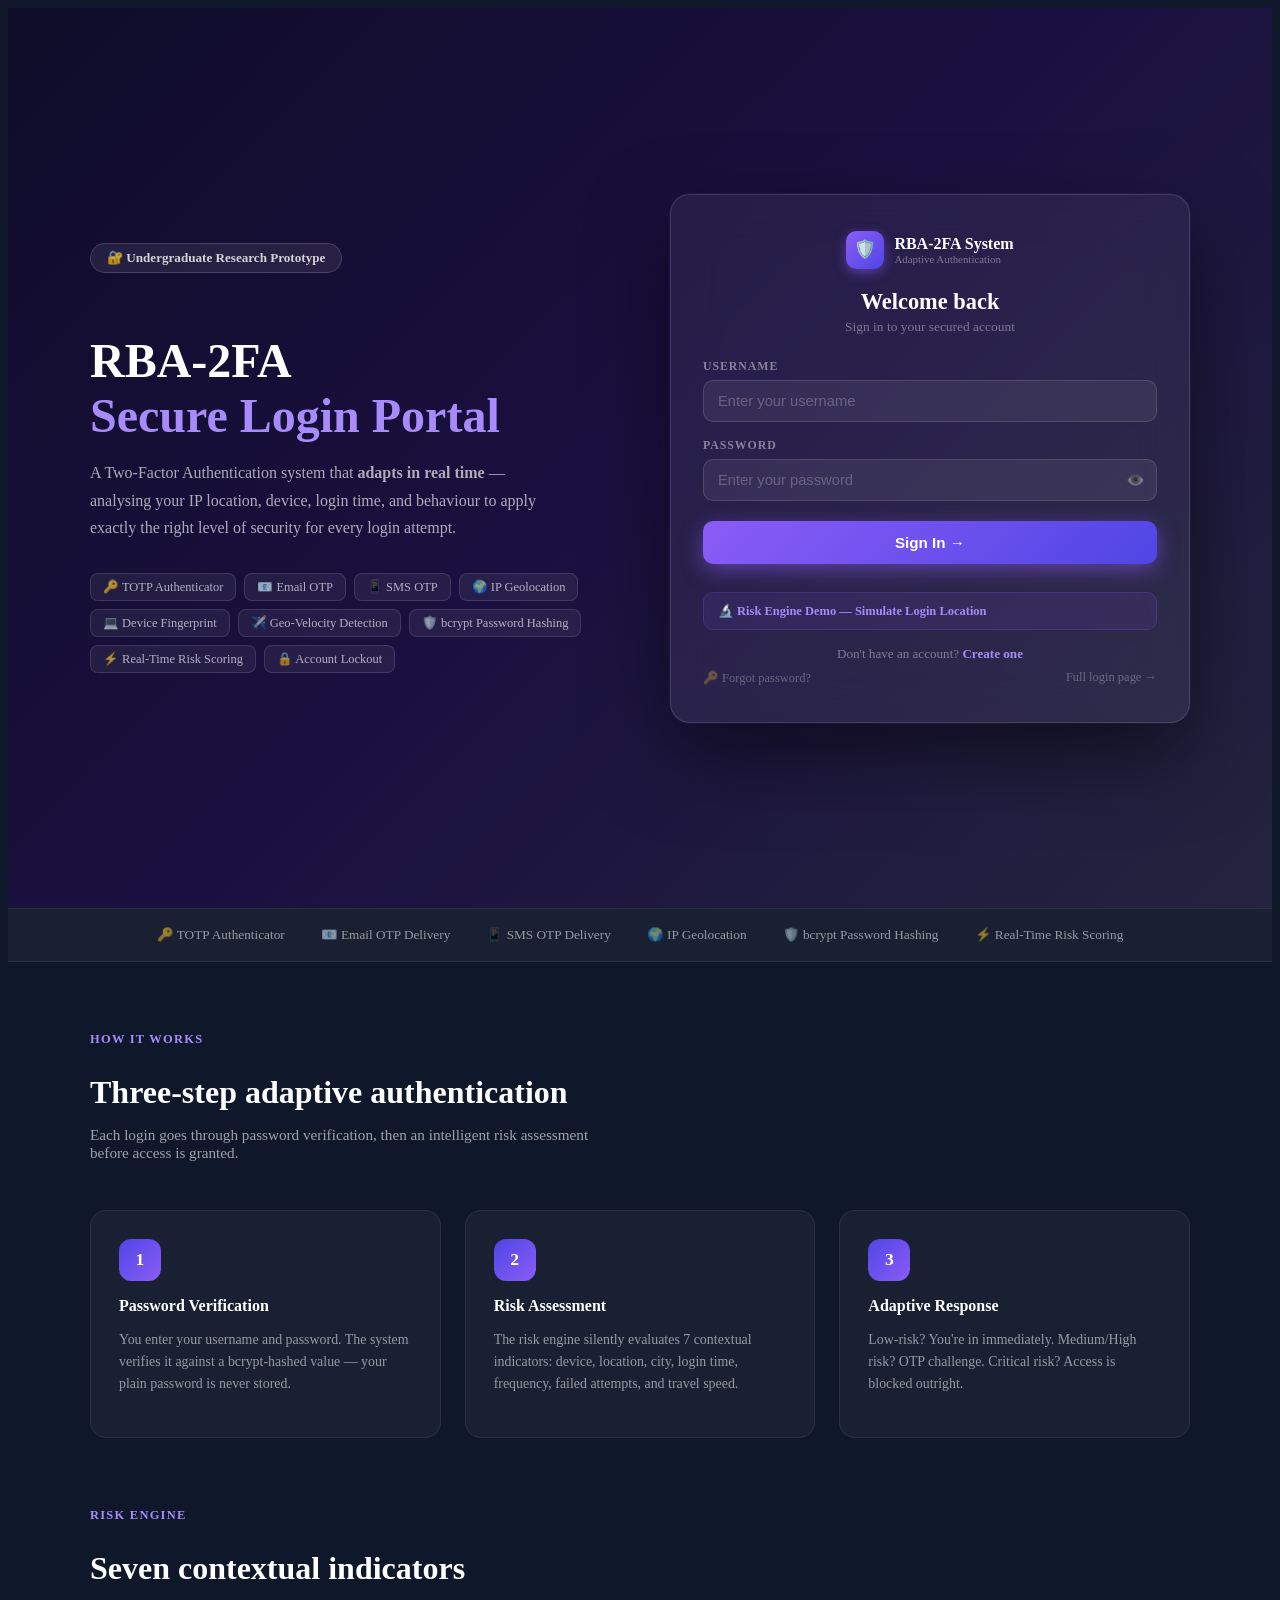
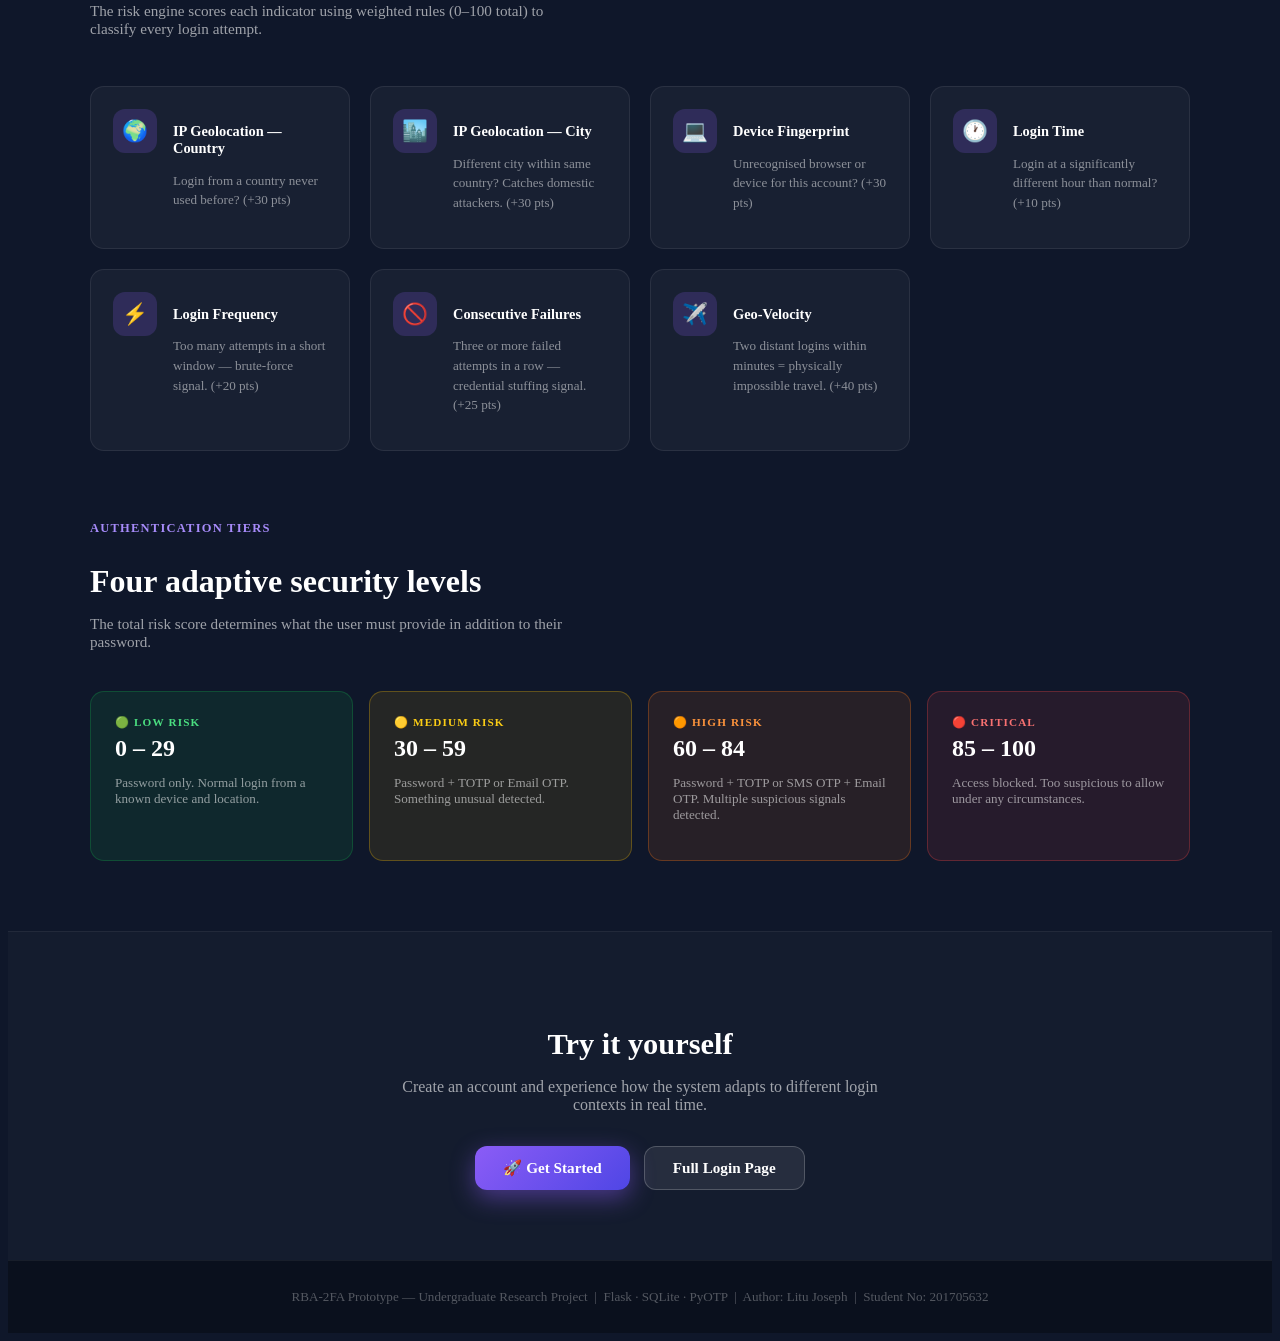
==== commit b5eb03d7: "ready for deployment" ====
--- a/public/index.html
+++ b/public/index.html
@@ -234,47 +234,43 @@
           <button class="signin-btn" id="loginBtn" onclick="doLogin()">Sign In →</button>
           <div id="homeMsg"></div>
 
-          <!-- IP Simulation Panel -->
+                    <!-- Location Simulation Panel -->
           <details style="margin-top:12px;border:1px solid rgba(139,92,246,0.3);
                           border-radius:10px;overflow:hidden;">
             <summary style="cursor:pointer;font-size:0.78rem;font-weight:700;
                             color:#a78bfa;padding:10px 14px;
                             background:rgba(139,92,246,0.1);
                             list-style:none;user-select:none;">
-              🔬 Risk Engine Demo — Simulate IP location
+              🔬 Risk Engine Demo — Simulate Login Location
             </summary>
             <div style="padding:14px;background:rgba(255,255,255,0.04);
                         border-top:1px solid rgba(255,255,255,0.08);">
               <p style="font-size:0.72rem;color:rgba(255,255,255,0.35);margin:0 0 10px;">
-                Override IP seen by the risk engine (demo only)
+                Simulate a login location for the risk engine (demo only)
               </p>
-              <input type="text" id="debugIp" placeholder="e.g. 203.0.113.5"
+              <input type="text" id="debugLocation" placeholder="e.g. windhoek, swakopmund, sa, japan"
                      style="width:100%;padding:8px 12px;
                             border:1.5px solid rgba(255,255,255,0.1);
                             border-radius:8px;font-size:0.82rem;margin-bottom:10px;
                             outline:none;box-sizing:border-box;
                             background:rgba(255,255,255,0.07);color:#fff;"/>
               <div style="display:flex;flex-wrap:wrap;gap:6px;">
-                <button type="button" onclick="document.getElementById('debugIp').value='41.182.0.1'"
+                <button type="button" onclick="document.getElementById('debugLocation').value='windhoek'"
                         style="background:rgba(139,92,246,0.2);border:1px solid rgba(139,92,246,0.35);
                                border-radius:6px;padding:4px 10px;font-size:0.74rem;
                                cursor:pointer;color:#c4b5fd;">🇳🇦 Windhoek</button>
-                <button type="button" onclick="document.getElementById('debugIp').value='41.182.0.2'"
+                <button type="button" onclick="document.getElementById('debugLocation').value='swakopmund'"
                         style="background:rgba(139,92,246,0.2);border:1px solid rgba(139,92,246,0.35);
                                border-radius:6px;padding:4px 10px;font-size:0.74rem;
                                cursor:pointer;color:#c4b5fd;">🇳🇦 Swakopmund</button>
-                <button type="button" onclick="document.getElementById('debugIp').value='196.216.2.1'"
+                <button type="button" onclick="document.getElementById('debugLocation').value='sa'"
                         style="background:rgba(139,92,246,0.2);border:1px solid rgba(139,92,246,0.35);
                                border-radius:6px;padding:4px 10px;font-size:0.74rem;
                                cursor:pointer;color:#c4b5fd;">🇿🇦 South Africa</button>
-                <button type="button" onclick="document.getElementById('debugIp').value='203.0.113.5'"
+                <button type="button" onclick="document.getElementById('debugLocation').value='japan'"
                         style="background:rgba(139,92,246,0.2);border:1px solid rgba(139,92,246,0.35);
                                border-radius:6px;padding:4px 10px;font-size:0.74rem;
                                cursor:pointer;color:#c4b5fd;">🇯🇵 Japan</button>
-                <button type="button" onclick="document.getElementById('debugIp').value='8.8.8.8'"
-                        style="background:rgba(139,92,246,0.2);border:1px solid rgba(139,92,246,0.35);
-                               border-radius:6px;padding:4px 10px;font-size:0.74rem;
-                               cursor:pointer;color:#c4b5fd;">🇺🇸 USA</button>
               </div>
             </div>
           </details>
@@ -324,8 +320,8 @@
     <p class="sub">The risk engine scores each indicator using weighted rules (0–100 total) to classify every login attempt.</p>
     <div class="indicators">
       <div class="indicator"><div class="indicator-icon">🌍</div><div><h3>IP Geolocation — Country</h3><p>Login from a country never used before? (+30 pts)</p></div></div>
-      <div class="indicator"><div class="indicator-icon">🏙️</div><div><h3>IP Geolocation — City</h3><p>Different city within same country? Catches domestic attackers. (+15 pts)</p></div></div>
-      <div class="indicator"><div class="indicator-icon">💻</div><div><h3>Device Fingerprint</h3><p>Unrecognised browser or device for this account? (+25 pts)</p></div></div>
+      <div class="indicator"><div class="indicator-icon">🏙️</div><div><h3>IP Geolocation — City</h3><p>Different city within same country? Catches domestic attackers. (+30 pts)</p></div></div>
+      <div class="indicator"><div class="indicator-icon">💻</div><div><h3>Device Fingerprint</h3><p>Unrecognised browser or device for this account? (+30 pts)</p></div></div>
       <div class="indicator"><div class="indicator-icon">🕐</div><div><h3>Login Time</h3><p>Login at a significantly different hour than normal? (+10 pts)</p></div></div>
       <div class="indicator"><div class="indicator-icon">⚡</div><div><h3>Login Frequency</h3><p>Too many attempts in a short window — brute-force signal. (+20 pts)</p></div></div>
       <div class="indicator"><div class="indicator-icon">🚫</div><div><h3>Consecutive Failures</h3><p>Three or more failed attempts in a row — credential stuffing signal. (+25 pts)</p></div></div>
